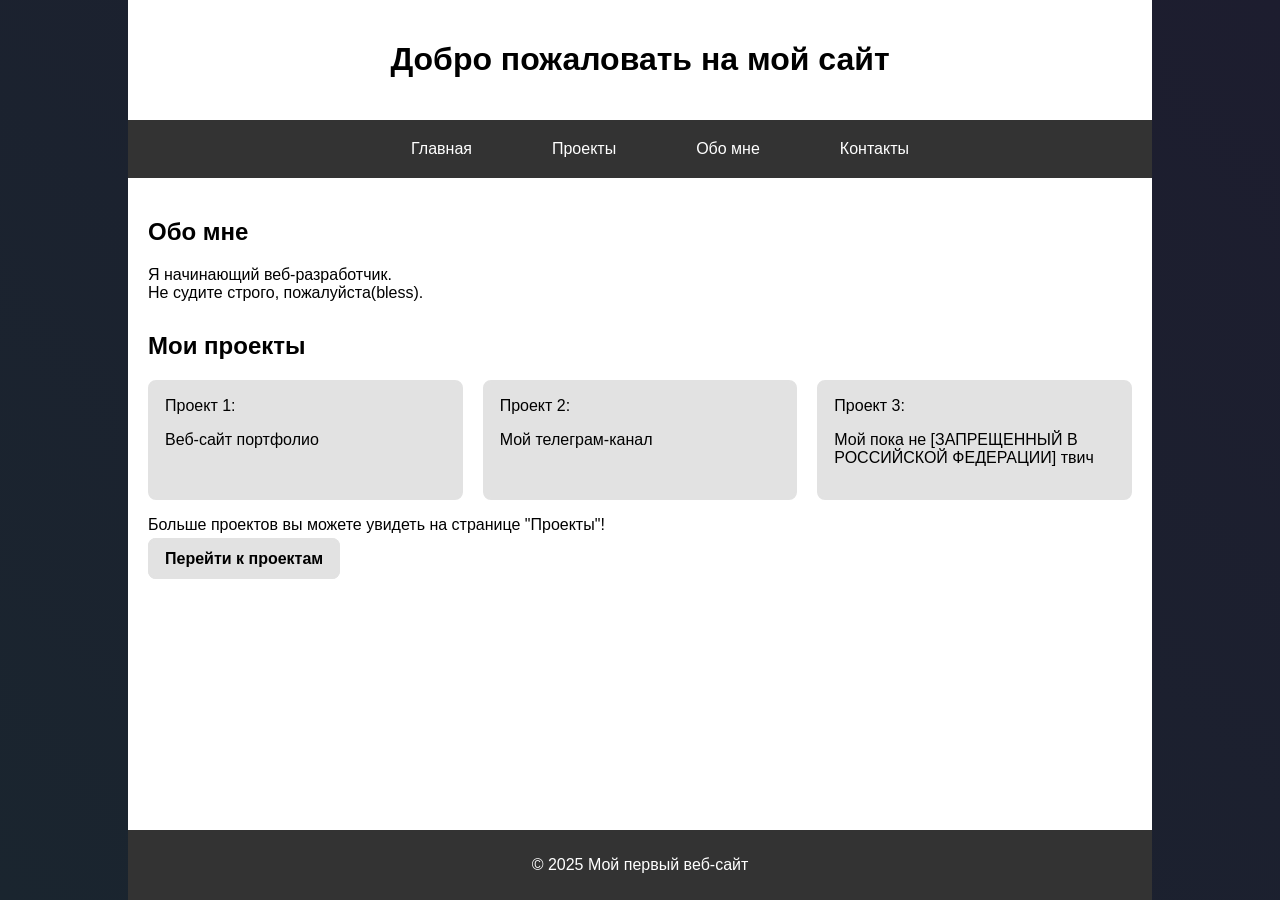
==== index.html @ 8b384a6b "feat: add projects.html content with .css design and a few pictures in images/" ====
<!DOCTYPE html>
<html lang="ru">
    <head>
        <meta charset="UTF-8">
        <meta name="viewport" content="width=device-width, initial-scale=1.0">
        <title>Мой первый веб-сайт</title>
        <link rel="stylesheet" href="styles/styles.css">
        <link rel="icon" href="assets/favicon-heart.ico" type="image/x-icon">
    </head>
    <body>
        <div class="page-container">
            <header class="header">
                <h1>Добро пожаловать на мой сайт</h1>
            </header>

            <nav class="navigation">
                <ul class="navigation__list">
                    <li class="navigation__item"><a class="navigation__link" href="index.html">Главная</a></li>
                    <li class="navigation__item"><a class="navigation__link" href="projects.html">Проекты</a></li>
                    <li class="navigation__item"><a class="navigation__link" href="about.html">Обо мне</a></li>
                    <li class="navigation__item"><a class="navigation__link" href="contacts.html">Контакты</a></li>
                </ul>
            </nav>

            <main class="content">
                <section class="about-me">
                    <h2>Обо мне</h2>
                    <p>Я начинающий веб-разработчик.<br>Не судите строго, пожалуйста(bless).</p>
                </section>
                <section class="my-projects">
                    <h2>Мои проекты</h2>
                    <div class="my-projects__grid">
                        <div class="my-projects__project">Проект 1:
                            <p>Веб-сайт портфолио</p>
                        </div>
                        <div class="my-projects__project">Проект 2:
                            <p>Мой телеграм-канал</p>
                        </div>
                        <div class="my-projects__project">Проект 3:
                            <p>Мой пока не [ЗАПРЕЩЕННЫЙ В РОССИЙСКОЙ ФЕДЕРАЦИИ] твич</p>
                        </div>
                    </div>
                    <p>Больше проектов вы можете увидеть на странице "Проекты"!</p>
                    <a class="page-link" href="projects.html">Перейти к проектам</a>
                </section>
            </main>

            <footer class="footer">
                <p>&copy; 2025 Мой первый веб-сайт</p>
            </footer>
        </div>
    </body>
</html>
---- styles/styles.css ----
body {
    font-family: Arial, sans-serif;
    margin: 0;
    padding: 0;
    background: linear-gradient(45deg, #1a252f, #1d1d2f);
    min-height: 100vh;
}

.page-container {
    max-width: 80%;
    min-height: 100vh;
    margin: 0 auto;
    display: grid;
    grid-template-rows: auto auto 1fr auto;
    grid-template-areas:
        "header"
        "nav"
        "main"
        "footer";
}

.header {
    background-color: #ffffff;
    padding: 20px;
    text-align: center;
}

.navigation {
    background-color: #333333;
    color: #ffffff;
    padding: 20px 0;
}
.navigation__list {
    list-style-type: none;
    margin: 0;
    display: flex;
    justify-content: center;
}
.navigation__link {
    color: #ffffff;
    text-decoration: none;
    margin: 0;
    padding: 20px 40px;
    transition: all 0.3s ease;
}
.navigation__link:hover {
    background: #ffffff30;
    transform: translateY(-4px);
}
.navigation__link:active {
    transform: translateY(4px);
}

.content {
    flex: 1;
    padding: 20px;
    background: #ffffff;
}
.about-me, .my-projects {
    margin-bottom: 30px;
}
.my-projects__grid {
    display: grid;
    grid-template-columns: repeat(auto-fit, minmax(200px, 1fr));
    gap: 20px;
}
.my-projects__project {
    background: #e2e2e2;
    padding: 15px;
    border: #e2e2e2 2px solid;
    border-radius: 8px;
}
.my-projects__project:hover {
    border: #181818 2px solid;
    border-radius: 20px;
    transition: all 0.5s ease;
}
.my-projects__image {
    object-fit: cover;
    border-radius: 20px;
    margin: 20px auto;
}
.page-link {
    padding: 10px 15px;
    border: #e2e2e2 2px solid;
    border-radius: 8px;
    text-decoration: none;
    background: #e2e2e2;
    color: #000000;
    font-weight: bold;
}
.page-link:hover {
    border: #181818 2px solid;
    border-radius: 20px;
    transition: all 0.5s ease;
}

.footer {
    background-color: #333333;
    color: #ffffff;
    text-align: center;
    padding: 10px 0;
}
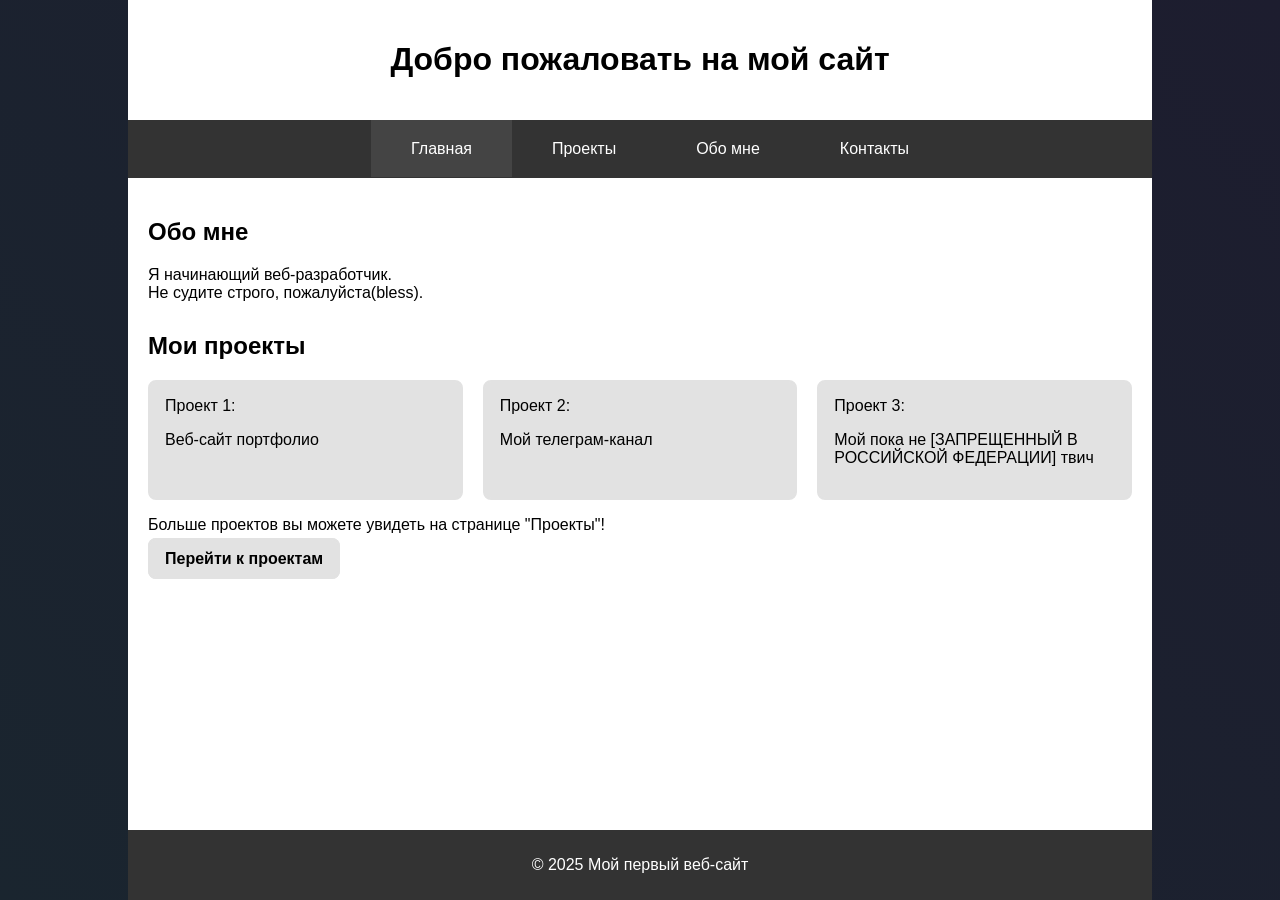
==== commit 9c2a7c02: "feat: solve the problem with link to projects.html in index.html and add current page in .css and .h" ====
--- a/index.html
+++ b/index.html
@@ -15,10 +15,10 @@
 
             <nav class="navigation">
                 <ul class="navigation__list">
-                    <li class="navigation__item"><a class="navigation__link" href="index.html">Главная</a></li>
-                    <li class="navigation__item"><a class="navigation__link" href="projects.html">Проекты</a></li>
-                    <li class="navigation__item"><a class="navigation__link" href="about.html">Обо мне</a></li>
-                    <li class="navigation__item"><a class="navigation__link" href="contacts.html">Контакты</a></li>
+                    <li class="navigation__item"><a class="navigation__current" href="index.html">Главная</a></li>
+                    <li class="navigation__item"><a class="navigation__link" href="pages/projects.html">Проекты</a></li>
+                    <li class="navigation__item"><a class="navigation__link" href="pages/about.html">Обо мне</a></li>
+                    <li class="navigation__item"><a class="navigation__link" href="pages/contacts.html">Контакты</a></li>
                 </ul>
             </nav>
 
@@ -41,7 +41,7 @@
                         </div>
                     </div>
                     <p>Больше проектов вы можете увидеть на странице "Проекты"!</p>
-                    <a class="page-link" href="projects.html">Перейти к проектам</a>
+                    <a class="page-link" href="pages/projects.html">Перейти к проектам</a>
                 </section>
             </main>
 
--- a/styles/styles.css
+++ b/styles/styles.css
@@ -41,14 +41,17 @@
     text-decoration: none;
     margin: 0;
     padding: 20px 40px;
-    transition: all 0.3s ease;
 }
 .navigation__link:hover {
     background: #ffffff30;
-    transform: translateY(-4px);
+    transition: all 0.3s ease;
 }
-.navigation__link:active {
-    transform: translateY(4px);
+.navigation__current {
+    color: #ffffff;
+    text-decoration: none;
+    margin: 0;
+    padding: 20px 40px;
+    background: #ffffff15;
 }
 
 .content {
@@ -94,6 +97,9 @@
     border-radius: 20px;
     transition: all 0.5s ease;
 }
+.page-link:active {
+    color: #ffffff;
+}
 
 .footer {
     background-color: #333333;
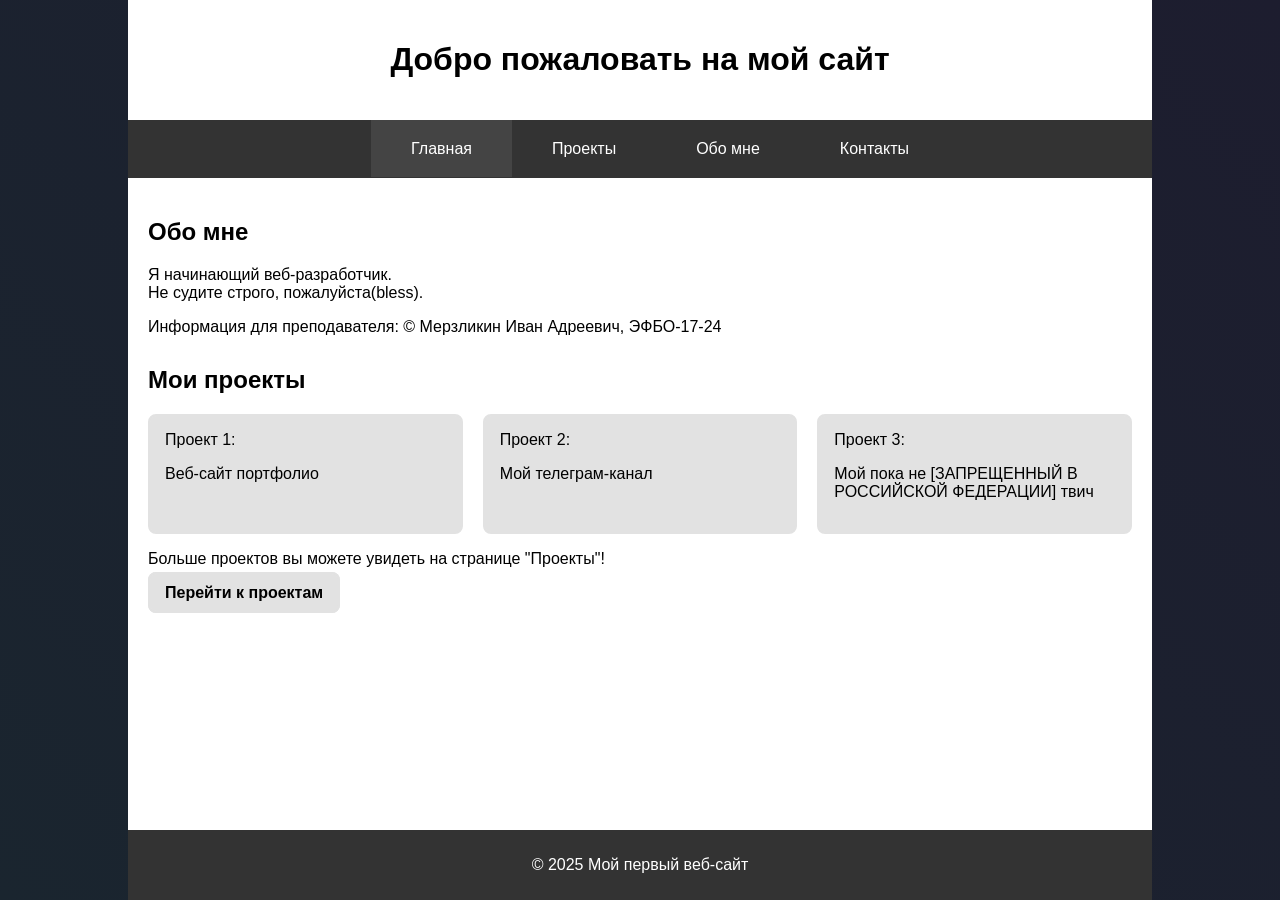
==== commit 7e369319: "feat: add information for teacher" ====
--- a/index.html
+++ b/index.html
@@ -26,6 +26,7 @@
                 <section class="about-me">
                     <h2>Обо мне</h2>
                     <p>Я начинающий веб-разработчик.<br>Не судите строго, пожалуйста(bless).</p>
+                    <p>Информация для преподавателя: &copy; Мерзликин Иван Адреевич, ЭФБО-17-24</p>
                 </section>
                 <section class="my-projects">
                     <h2>Мои проекты</h2>
--- a/styles/styles.css
+++ b/styles/styles.css
@@ -59,8 +59,12 @@
     padding: 20px;
     background: #ffffff;
 }
-.about-me, .my-projects {
+.about-me, .my-projects, .languages, .contact-info {
     margin-bottom: 30px;
+}
+.additional-languages {
+    text-align: center;
+    font-weight: bold;
 }
 .my-projects__grid {
     display: grid;
@@ -78,10 +82,18 @@
     border-radius: 20px;
     transition: all 0.5s ease;
 }
+.my-projects__project-title {
+    display: flex;
+    gap: 20px;
+    border-bottom: #181818 1px solid;
+}
 .my-projects__image {
+    max-width: 20%;
+    aspect-ratio: 1 / 1;
     object-fit: cover;
-    border-radius: 20px;
-    margin: 20px auto;
+    border-radius: 16px;
+    margin: 10px auto;
+    margin-right: 0px;
 }
 .page-link {
     padding: 10px 15px;
@@ -100,6 +112,41 @@
 .page-link:active {
     color: #ffffff;
 }
+.label-grid {
+    list-style-type: none;
+    display: grid;
+    grid-template-columns: repeat(auto-fit, minmax(100px, 1fr));
+    margin: 0 20%;
+    padding-left: 0;
+    gap: 40px;
+    border-bottom: #181818 1px solid;
+}
+.label {
+    padding: 10px 15px;
+    margin-bottom: 10px;
+    border-radius: 12px;
+    text-align: center;
+    font-weight: bold;
+}
+.label:hover {
+    background: #181818;
+    color: #ffffff;
+    border-radius: 20px;
+    transition: all 0.3s ease;
+}
+.contact-info__list {
+    list-style-type: none;
+    margin: 0;
+    padding: 10px 0;
+}
+.contact-info__item {
+    margin-bottom: 10px;
+}
+.contact-info__link {
+    color: #000000;
+    text-decoration: none;
+    font-weight: bold;
+}
 
 .footer {
     background-color: #333333;
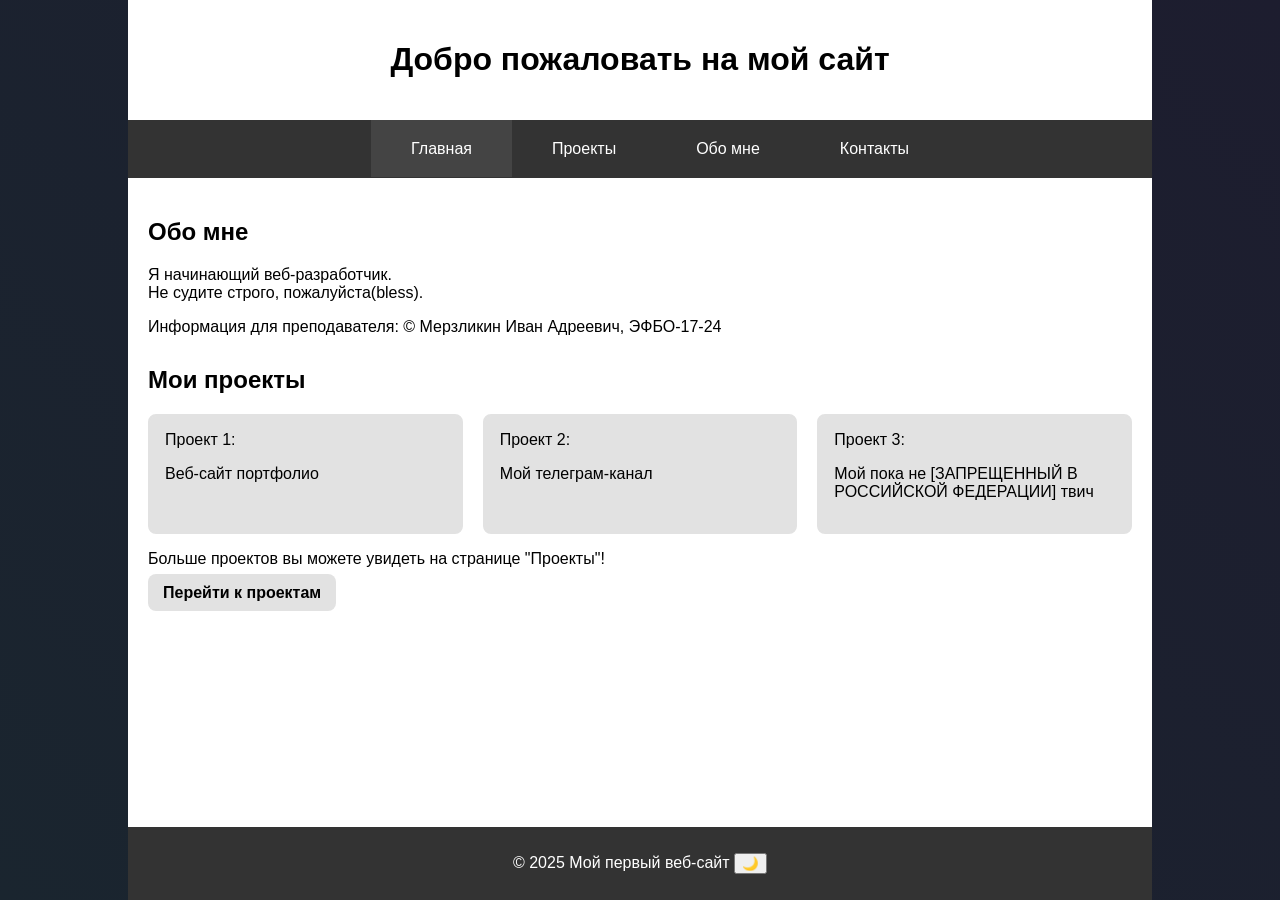
==== commit 99e0bb20: "feat: add BEM structure to .css and the ability to choose theme" ====
--- a/index.html
+++ b/index.html
@@ -6,6 +6,16 @@
         <title>Мой первый веб-сайт</title>
         <link rel="stylesheet" href="styles/styles.css">
         <link rel="icon" href="assets/favicon-heart.ico" type="image/x-icon">
+
+        <script>
+        (function(){
+            const STORAGE_KEY = 'site-theme';
+            const saved = localStorage.getItem(STORAGE_KEY);
+            const prefersDark = window.matchMedia && window.matchMedia('(prefers-color-scheme: dark)').matches;
+            const name = (saved === 'light' || saved === 'dark') ? saved : (prefersDark ? 'dark' : 'light');
+            document.documentElement.classList.add(name + '-theme');
+        })();
+        </script>
     </head>
     <body>
         <div class="page-container">
@@ -47,8 +57,41 @@
             </main>
 
             <footer class="footer">
-                <p>&copy; 2025 Мой первый веб-сайт</p>
+                <p>&copy; 2025 Мой первый веб-сайт
+                    <button id="themeToggle" type="button" aria-label="Переключить тему" title="Тема">🌙</button>
+                </p>
             </footer>
         </div>
+
+        <script>
+            (function(){
+            const STORAGE_KEY = 'site-theme';
+            const htmlEl = document.documentElement;
+            const btn = document.getElementById('themeToggle');
+
+            // установить тему (light / dark)
+            function applyTheme(name) {
+                htmlEl.classList.remove('light-theme', 'dark-theme');
+                htmlEl.classList.add(name + '-theme');
+                localStorage.setItem(STORAGE_KEY, name);
+                updateButton(name);
+            }
+
+            function updateButton(name){
+                if (!btn) return;
+                btn.textContent = name === 'dark' ? '☀️' : '🌙';
+                btn.setAttribute('aria-pressed', name === 'dark');
+                btn.title = name === 'dark' ? 'Светлая тема' : 'Тёмная тема';
+            }
+
+            // переключатель
+            if (btn) {
+                btn.addEventListener('click', () => {
+                const isDark = htmlEl.classList.contains('dark-theme');
+                applyTheme(isDark ? 'light' : 'dark');
+                });
+            }
+            })();
+        </script>
     </body>
 </html>
--- a/styles/styles.css
+++ b/styles/styles.css
@@ -1,9 +1,39 @@
+:root {
+    --background: linear-gradient(45deg, #1a252f, #1d1d2f);
+    --color-main-and-light-text: #ffffff;
+    --color-duo-main: #333333;
+    --color-accent: #e2e2e2;
+    --color-border-and-dark-text: #181818;
+    --color-text: #000000;
+
+    --border-radius: 8px;
+    --border-radius-hover: 20px; 
+}
+
+.light-theme {
+    --background: linear-gradient(45deg, #1a252f, #1d1d2f);
+    --color-main-and-light-text: #ffffff;
+    --color-duo-main: #333333;
+    --color-accent: #e2e2e2;
+    --color-border-and-dark-text: #181818;
+    --color-text: #000000;
+}
+.dark-theme {
+    --background: linear-gradient(45deg, #f0f0f0, #e0e0e0);
+    --color-main-and-light-text: #000000;
+    --color-duo-main: #7f7f7f;
+    --color-accent: #5f5f5f;
+    --color-border-and-dark-text: #f8f8f8;
+    --color-text: #ffffff;
+}
+
 body {
     font-family: Arial, sans-serif;
     margin: 0;
     padding: 0;
-    background: linear-gradient(45deg, #1a252f, #1d1d2f);
+    background: var(--background);
     min-height: 100vh;
+    color: var(--color-text);
 }
 
 .page-container {
@@ -20,14 +50,14 @@
 }
 
 .header {
-    background-color: #ffffff;
+    background-color: var(--color-main-and-light-text);
     padding: 20px;
     text-align: center;
 }
 
 .navigation {
-    background-color: #333333;
-    color: #ffffff;
+    background-color: var(--color-duo-main);
+    color: var(--color-main-and-light-text);
     padding: 20px 0;
 }
 .navigation__list {
@@ -37,7 +67,7 @@
     justify-content: center;
 }
 .navigation__link {
-    color: #ffffff;
+    color: var(--color-main-and-light-text);
     text-decoration: none;
     margin: 0;
     padding: 20px 40px;
@@ -47,7 +77,7 @@
     transition: all 0.3s ease;
 }
 .navigation__current {
-    color: #ffffff;
+    color: var(--color-main-and-light-text);
     text-decoration: none;
     margin: 0;
     padding: 20px 40px;
@@ -57,7 +87,7 @@
 .content {
     flex: 1;
     padding: 20px;
-    background: #ffffff;
+    background: var(--color-main-and-light-text);
 }
 .about-me, .my-projects, .languages, .contact-info {
     margin-bottom: 30px;
@@ -72,20 +102,20 @@
     gap: 20px;
 }
 .my-projects__project {
-    background: #e2e2e2;
+    background: var(--color-accent);
     padding: 15px;
-    border: #e2e2e2 2px solid;
-    border-radius: 8px;
+    border: var(--color-accent) 2px solid;
+    border-radius: var(--border-radius);
 }
 .my-projects__project:hover {
-    border: #181818 2px solid;
-    border-radius: 20px;
+    border: var(--color-border-and-dark-text) 2px solid;
+    border-radius: var(--border-radius-hover);
     transition: all 0.5s ease;
 }
 .my-projects__project-title {
     display: flex;
     gap: 20px;
-    border-bottom: #181818 1px solid;
+    border-bottom: var(--color-border-and-dark-text) 1px solid;
 }
 .my-projects__image {
     max-width: 20%;
@@ -95,22 +125,23 @@
     margin: 10px auto;
     margin-right: 0px;
 }
-.page-link {
+.page-link, .button {
+    border: none;
     padding: 10px 15px;
-    border: #e2e2e2 2px solid;
-    border-radius: 8px;
-    text-decoration: none;
-    background: #e2e2e2;
+    border-radius: var(--border-radius);
+    text-decoration: none;
+    background: var(--color-accent);
     color: #000000;
     font-weight: bold;
 }
-.page-link:hover {
-    border: #181818 2px solid;
-    border-radius: 20px;
+.page-link:hover, .button:hover {
+    background: var(--color-border-and-dark-text);
+    color: var(--color-main-and-light-text);
+    border-radius: var(--border-radius-hover);
     transition: all 0.5s ease;
 }
-.page-link:active {
-    color: #ffffff;
+.page-link:active, .button:active {
+    color: var(--color-border-and-dark-text);
 }
 .label-grid {
     list-style-type: none;
@@ -119,7 +150,7 @@
     margin: 0 20%;
     padding-left: 0;
     gap: 40px;
-    border-bottom: #181818 1px solid;
+    border-bottom: var(--color-border-and-dark-text) 1px solid;
 }
 .label {
     padding: 10px 15px;
@@ -129,9 +160,9 @@
     font-weight: bold;
 }
 .label:hover {
-    background: #181818;
-    color: #ffffff;
-    border-radius: 20px;
+    background: var(--color-border-and-dark-text);
+    color: var(--color-main-and-light-text);
+    border-radius: var(--border-radius-hover);
     transition: all 0.3s ease;
 }
 .contact-info__list {
@@ -147,10 +178,42 @@
     text-decoration: none;
     font-weight: bold;
 }
+.feedback {
+    border: var(--color-border-and-dark-text) 4px solid;
+    border-radius: var(--border-radius-hover);
+    padding: 20px;
+    white-space: normal;
+    overflow: anywhere;
+    word-break: break-all;
+}
 
 .footer {
-    background-color: #333333;
-    color: #ffffff;
+    background-color: var(--color-duo-main);
+    color: var(--color-main-and-light-text);
     text-align: center;
     padding: 10px 0;
+}
+
+.modal__feedback {
+    display: flex;
+    gap: 15px;
+    margin: 15px 10px;
+}
+.modal-button {
+    border: none;
+    padding: 10px 15px;
+    border-radius: var(--border-radius);
+    text-decoration: none;
+    background: var(--color-accent);
+    color: #000000;
+    font-weight: bold;
+}
+.modal-button:hover {
+    background: var(--color-border-and-dark-text);
+    color: var(--color-main-and-light-text);
+    border-radius: var(--border-radius-hover);
+    transition: all 0.5s ease;
+}
+.modal-button:active {
+    color: var(--color-border-and-dark-text);
 }
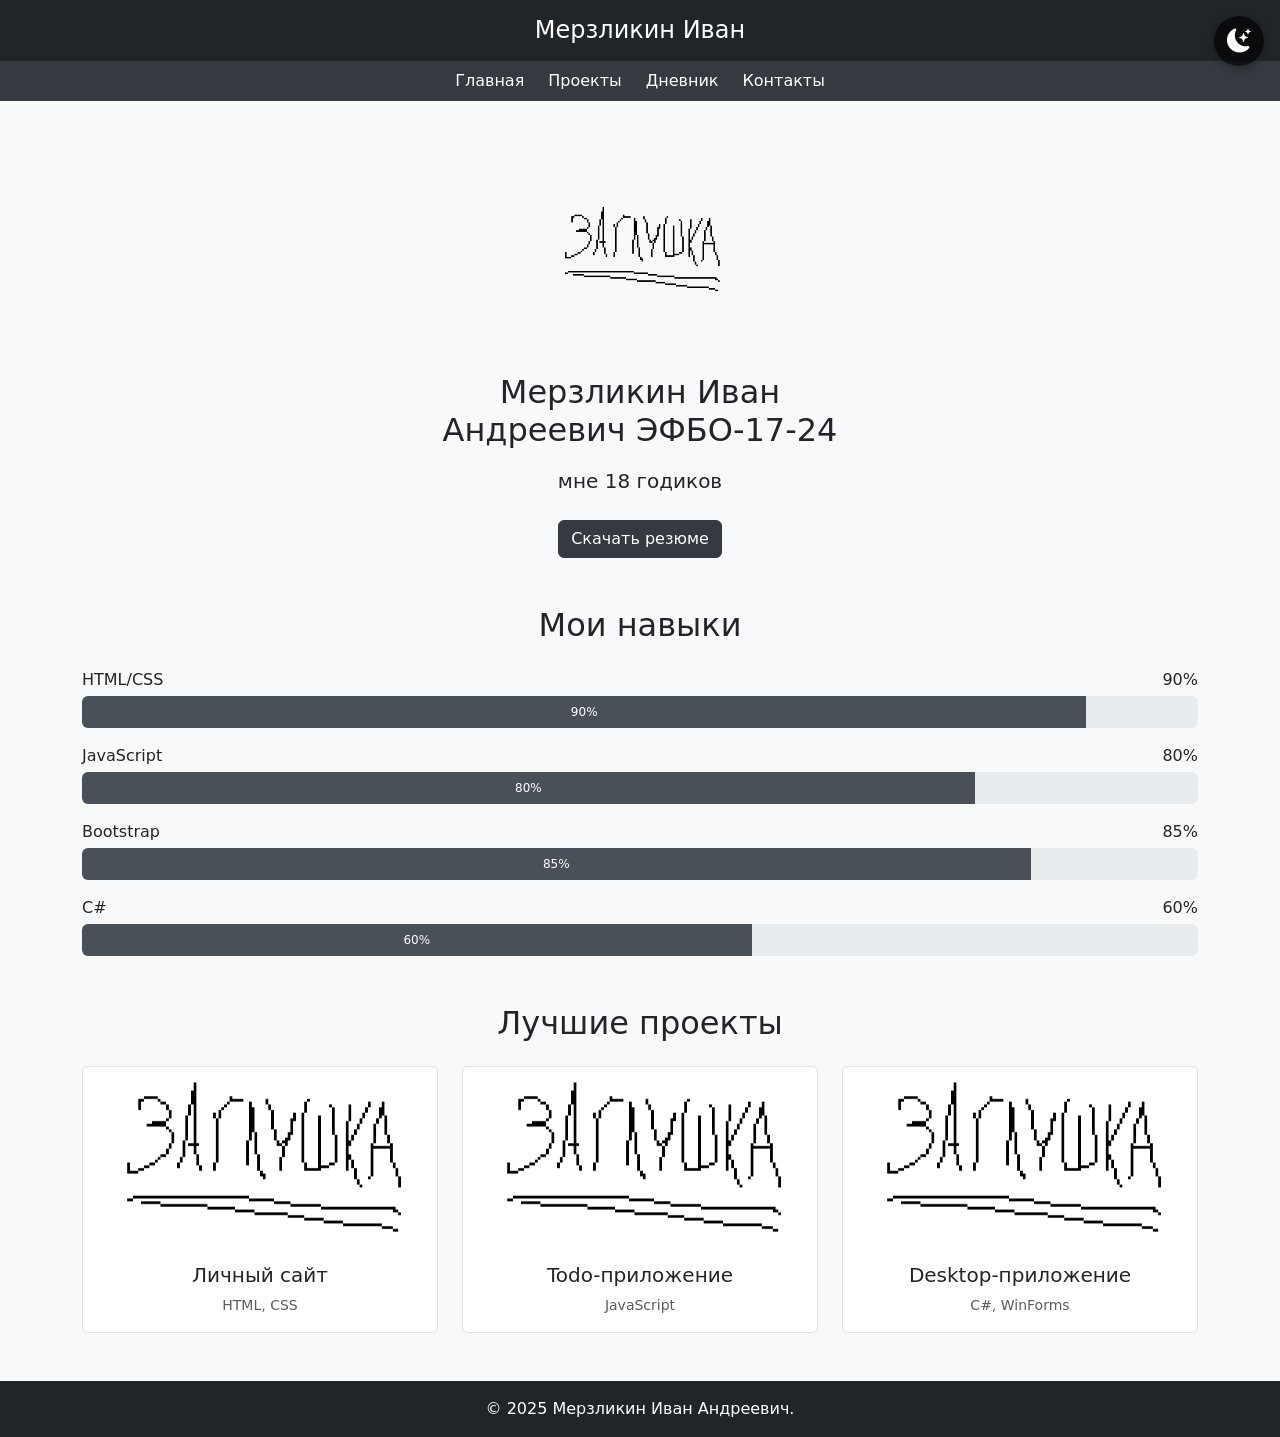
==== commit 54043ce0: "feat: rewrite all html, css and js second time to comply with the terms of the surrender" ====
--- a/index.html
+++ b/index.html
@@ -3,95 +3,135 @@
     <head>
         <meta charset="UTF-8">
         <meta name="viewport" content="width=device-width, initial-scale=1.0">
-        <title>Мой первый веб-сайт</title>
+        <title>Личное портфолио — Главная</title>
+
+        <link href="https://cdn.jsdelivr.net/npm/bootstrap@5.3.3/dist/css/bootstrap.min.css" rel="stylesheet">
+        <link href="https://cdn.jsdelivr.net/npm/bootstrap-icons@1.11.3/font/bootstrap-icons.css" rel="stylesheet">
         <link rel="stylesheet" href="styles/styles.css">
-        <link rel="icon" href="assets/favicon-heart.ico" type="image/x-icon">
+    </head>
+    <body class="mono d-flex flex-column min-vh-100">
 
-        <script>
-        (function(){
-            const STORAGE_KEY = 'site-theme';
-            const saved = localStorage.getItem(STORAGE_KEY);
-            const prefersDark = window.matchMedia && window.matchMedia('(prefers-color-scheme: dark)').matches;
-            const name = (saved === 'light' || saved === 'dark') ? saved : (prefersDark ? 'dark' : 'light');
-            document.documentElement.classList.add(name + '-theme');
-        })();
-        </script>
-    </head>
-    <body>
-        <div class="page-container">
-            <header class="header">
-                <h1>Добро пожаловать на мой сайт</h1>
-            </header>
+<!-- ХЕДЕР-->
+        <header class="bg-dark text-white py-3">
+            <div class="container text-center">
+                <h1 class="h4 mb-0">Мерзликин Иван</h1>
+            </div>
+        </header>
 
-            <nav class="navigation">
-                <ul class="navigation__list">
-                    <li class="navigation__item"><a class="navigation__current" href="index.html">Главная</a></li>
-                    <li class="navigation__item"><a class="navigation__link" href="pages/projects.html">Проекты</a></li>
-                    <li class="navigation__item"><a class="navigation__link" href="pages/about.html">Обо мне</a></li>
-                    <li class="navigation__item"><a class="navigation__link" href="pages/contacts.html">Контакты</a></li>
-                </ul>
-            </nav>
+        <button class="theme-toggle" id="themeToggle" title="Сменить тему">
+            <i class="bi bi-moon-stars-fill"></i>
+        </button>
 
-            <main class="content">
-                <section class="about-me">
-                    <h2>Обо мне</h2>
-                    <p>Я начинающий веб-разработчик.<br>Не судите строго, пожалуйста(bless).</p>
-                    <p>Информация для преподавателя: &copy; Мерзликин Иван Адреевич, ЭФБО-17-24</p>
-                </section>
-                <section class="my-projects">
-                    <h2>Мои проекты</h2>
-                    <div class="my-projects__grid">
-                        <div class="my-projects__project">Проект 1:
-                            <p>Веб-сайт портфолио</p>
+<!-- НАВИГАЦИЯ -->
+        <nav class="bg-secondary text-white py-2">
+            <div class="container">
+                <div class="d-flex justify-content-center gap-4 flex-wrap">
+                    <a href="index.html" class="text-white text-decoration-none">Главная</a>
+                    <a href="pages/projects.html" class="text-white text-decoration-none">Проекты</a>
+                    <a href="pages/diary.html" class="text-white text-decoration-none">Дневник</a>
+                    <a href="pages/contacts.html" class="text-white text-decoration-none">Контакты</a>
+                </div>
+            </div>
+        </nav>
+
+<!-- СОДЕРЖИМОЕ СТРАНИЦЫ -->
+        <main class="container my-5 flex-grow-1">
+            <section class="text-center mb-5">
+                <div class="row justify-content-center">
+                    <div class="col-md-6 col-lg-5">
+                        <img src="images/picture.png" alt="Фото студента" class="rounded-circle img-fluid mb-4" style="width: 200px;">
+                        <h2 class="mb-3">Мерзликин Иван Андреевич ЭФБО-17-24</h2>
+                        <p class="lead mb-4"> мне 18 годиков</p>
+                        <a href="assets/myResume.pdf" download class="btn btn-primary">Скачать резюме</a>
+                    </div>
+                </div>
+            </section>
+            <section class="mb-5">
+                <h2 class="text-center mb-4">Мои навыки</h2>
+                <div class="row g-3">
+                    <div class="col-12">
+                        <div class="d-flex justify-content-between mb-1">
+                            <span>HTML/CSS</span>
+                            <span>90%</span>
                         </div>
-                        <div class="my-projects__project">Проект 2:
-                            <p>Мой телеграм-канал</p>
-                        </div>
-                        <div class="my-projects__project">Проект 3:
-                            <p>Мой пока не [ЗАПРЕЩЕННЫЙ В РОССИЙСКОЙ ФЕДЕРАЦИИ] твич</p>
+                        <div class="progress" style="height: 2rem;">
+                            <div class="progress-bar bg-success" style="width: 90%;">90%</div>
                         </div>
                     </div>
-                    <p>Больше проектов вы можете увидеть на странице "Проекты"!</p>
-                    <a class="page-link" href="pages/projects.html">Перейти к проектам</a>
-                </section>
-            </main>
+                    <div class="col-12">
+                        <div class="d-flex justify-content-between mb-1">
+                            <span>JavaScript</span>
+                            <span>80%</span>
+                        </div>
+                        <div class="progress" style="height: 2rem;">
+                            <div class="progress-bar bg-info" style="width: 80%;">80%</div>
+                        </div>
+                    </div>
+                    <div class="col-12">
+                        <div class="d-flex justify-content-between mb-1">
+                            <span>Bootstrap</span>
+                            <span>85%</span>
+                        </div>
+                        <div class="progress" style="height: 2rem;">
+                            <div class="progress-bar bg-warning" style="width: 85%;">85%</div>
+                        </div>
+                    </div>
+                    <div class="col-12">
+                        <div class="d-flex justify-content-between mb-1">
+                            <span>C#</span>
+                            <span>60%</span>
+                        </div>
+                        <div class="progress" style="height: 2rem;">
+                            <div class="progress-bar bg-danger" style="width: 60%;">60%</div>
+                        </div>
+                    </div>
+                </div>
+            </section>
+            <section>
+                <h2 class="text-center mb-4">Лучшие проекты</h2>
+                <div class="row row-cols-1 row-cols-md-2 row-cols-lg-3 g-4">
+                    <div class="col">
+                        <div class="card h-100">
+                            <img src="images/picture.png" class="card-img-top" alt="Личный сайт" style="height: 180px; object-fit: cover;">
+                            <div class="card-body text-center">
+                                <h5 class="card-title">Личный сайт</h5>
+                                <p class="card-text text-muted small">HTML, CSS</p>
+                            </div>
+                        </div>
+                    </div>
+                    <div class="col">
+                        <div class="card h-100">
+                            <img src="images/picture.png" class="card-img-top" alt="Todo-приложение" style="height: 180px; object-fit: cover;">
+                            <div class="card-body text-center">
+                                <h5 class="card-title">Todo-приложение</h5>
+                                <p class="card-text text-muted small">JavaScript</p>
+                            </div>
+                        </div>
+                    </div>
+                    <div class="col">
+                        <div class="card h-100">
+                            <img src="images/picture.png" class="card-img-top" alt="Desktop-приложение" style="height: 180px; object-fit: cover;">
+                            <div class="card-body text-center">
+                                <h5 class="card-title">Desktop-приложение</h5>
+                                <p class="card-text text-muted small">C#, WinForms</p>
+                            </div>
+                        </div>
+                    </div>
+                </div>
+            </section>
+        </main>
 
-            <footer class="footer">
-                <p>&copy; 2025 Мой первый веб-сайт
-                    <button id="themeToggle" type="button" aria-label="Переключить тему" title="Тема">🌙</button>
-                </p>
-            </footer>
-        </div>
+<!-- ФУТЕР -->
+        <footer class="bg-dark text-white mt-auto">
+            <div class="container py-3 text-center">
+                <p class="mb-0">© 2025 Мерзликин Иван Андреевич.</p>
+            </div>
+        </footer>
 
-        <script>
-            (function(){
-            const STORAGE_KEY = 'site-theme';
-            const htmlEl = document.documentElement;
-            const btn = document.getElementById('themeToggle');
-
-            // установить тему (light / dark)
-            function applyTheme(name) {
-                htmlEl.classList.remove('light-theme', 'dark-theme');
-                htmlEl.classList.add(name + '-theme');
-                localStorage.setItem(STORAGE_KEY, name);
-                updateButton(name);
-            }
-
-            function updateButton(name){
-                if (!btn) return;
-                btn.textContent = name === 'dark' ? '☀️' : '🌙';
-                btn.setAttribute('aria-pressed', name === 'dark');
-                btn.title = name === 'dark' ? 'Светлая тема' : 'Тёмная тема';
-            }
-
-            // переключатель
-            if (btn) {
-                btn.addEventListener('click', () => {
-                const isDark = htmlEl.classList.contains('dark-theme');
-                applyTheme(isDark ? 'light' : 'dark');
-                });
-            }
-            })();
-        </script>
+<!-- JS -->
+        <script src="https://cdn.jsdelivr.net/npm/bootstrap@5.3.3/dist/js/bootstrap.bundle.min.js"></script>
+        <script src="scripts/main.js"></script>
+        <script src="scripts/theme.js"></script>
+        
     </body>
 </html>
--- a/styles/styles.css
+++ b/styles/styles.css
@@ -1,219 +1,68 @@
-:root {
-    --background: linear-gradient(45deg, #1a252f, #1d1d2f);
-    --color-main-and-light-text: #ffffff;
-    --color-duo-main: #333333;
-    --color-accent: #e2e2e2;
-    --color-border-and-dark-text: #181818;
-    --color-text: #000000;
-
-    --border-radius: 8px;
-    --border-radius-hover: 20px; 
+html, body {
+    height: 100%;
+    transition: background-color 0.3s, color 0.3s;
+}
+body {
+    display: flex;
+    flex-direction: column;
+    min-height: 100vh;
+}
+main {
+    flex: 1;
 }
 
-.light-theme {
-    --background: linear-gradient(45deg, #1a252f, #1d1d2f);
-    --color-main-and-light-text: #ffffff;
-    --color-duo-main: #333333;
-    --color-accent: #e2e2e2;
-    --color-border-and-dark-text: #181818;
-    --color-text: #000000;
+/* === ЧЁРНО-БЕЛАЯ ТЕМА === */
+body.mono {
+    background-color: #f8f9fa;
+    color: #212529;
 }
-.dark-theme {
-    --background: linear-gradient(45deg, #f0f0f0, #e0e0e0);
-    --color-main-and-light-text: #000000;
-    --color-duo-main: #7f7f7f;
-    --color-accent: #5f5f5f;
-    --color-border-and-dark-text: #f8f8f8;
-    --color-text: #ffffff;
+.mono .bg-dark { background-color: #212529 !important; }
+.mono .bg-secondary { background-color: #343a40 !important; }
+.mono .text-white { color: #fff !important; }
+.mono .progress-bar { background-color: #495057 !important; }
+.mono .btn-primary { background-color: #343a40; border-color: #343a40; }
+.mono .btn-primary:hover { background-color: #212529; }
+.mono .card { background-color: #fff; border: 1px solid #dee2e6; }
+.mono .list-group-item { background-color: #fff; border-color: #dee2e6; }
+.mono .badge { background-color: #6c757d !important; }
+
+/* === РОЗОВО-ЧЁРНАЯ ТЕМА === */
+body.pink {
+    background-color: #1a1a1a;
+    color: #f8d7da;
 }
+.pink .bg-dark { background-color: #2d1b69 !important; }
+.pink .bg-secondary { background-color: #3d1f7a !important; }
+.pink .text-white { color: #fff !important; }
+.pink .progress-bar { background-color: #e91e63 !important; }
+.pink .btn-primary { background-color: #e91e63; border-color: #e91e63; }
+.pink .btn-primary:hover { background-color: #c2185b; }
+.pink .card { background-color: #2d1b69; border: 1px solid #4a2c8a; color: #f8d7da; }
+.pink .list-group-item { background-color: #3d1f7a; border-color: #4a2c8a; color: #f8d7da; }
+.pink .badge { background-color: #e91e63 !important; }
+.pink a { color: #ff80ab; }
+.pink a:hover { color: #ff6090; }
 
-body {
-    font-family: Arial, sans-serif;
-    margin: 0;
-    padding: 0;
-    background: var(--background);
-    min-height: 100vh;
-    color: var(--color-text);
+/* === КНОПКА ПЕРЕКЛЮЧЕНИЯ === */
+.theme-toggle {
+    position: fixed;
+    top: 1rem;
+    right: 1rem;
+    z-index: 1050;
+    background: rgba(0,0,0,0.7);
+    border: none;
+    border-radius: 50%;
+    width: 50px;
+    height: 50px;
+    color: white;
+    font-size: 1.5rem;
+    display: flex;
+    align-items: center;
+    justify-content: center;
+    cursor: pointer;
+    box-shadow: 0 2px 10px rgba(0,0,0,0.3);
+    transition: all 0.3s;
 }
-
-.page-container {
-    max-width: 80%;
-    min-height: 100vh;
-    margin: 0 auto;
-    display: grid;
-    grid-template-rows: auto auto 1fr auto;
-    grid-template-areas:
-        "header"
-        "nav"
-        "main"
-        "footer";
-}
-
-.header {
-    background-color: var(--color-main-and-light-text);
-    padding: 20px;
-    text-align: center;
-}
-
-.navigation {
-    background-color: var(--color-duo-main);
-    color: var(--color-main-and-light-text);
-    padding: 20px 0;
-}
-.navigation__list {
-    list-style-type: none;
-    margin: 0;
-    display: flex;
-    justify-content: center;
-}
-.navigation__link {
-    color: var(--color-main-and-light-text);
-    text-decoration: none;
-    margin: 0;
-    padding: 20px 40px;
-}
-.navigation__link:hover {
-    background: #ffffff30;
-    transition: all 0.3s ease;
-}
-.navigation__current {
-    color: var(--color-main-and-light-text);
-    text-decoration: none;
-    margin: 0;
-    padding: 20px 40px;
-    background: #ffffff15;
-}
-
-.content {
-    flex: 1;
-    padding: 20px;
-    background: var(--color-main-and-light-text);
-}
-.about-me, .my-projects, .languages, .contact-info {
-    margin-bottom: 30px;
-}
-.additional-languages {
-    text-align: center;
-    font-weight: bold;
-}
-.my-projects__grid {
-    display: grid;
-    grid-template-columns: repeat(auto-fit, minmax(200px, 1fr));
-    gap: 20px;
-}
-.my-projects__project {
-    background: var(--color-accent);
-    padding: 15px;
-    border: var(--color-accent) 2px solid;
-    border-radius: var(--border-radius);
-}
-.my-projects__project:hover {
-    border: var(--color-border-and-dark-text) 2px solid;
-    border-radius: var(--border-radius-hover);
-    transition: all 0.5s ease;
-}
-.my-projects__project-title {
-    display: flex;
-    gap: 20px;
-    border-bottom: var(--color-border-and-dark-text) 1px solid;
-}
-.my-projects__image {
-    max-width: 20%;
-    aspect-ratio: 1 / 1;
-    object-fit: cover;
-    border-radius: 16px;
-    margin: 10px auto;
-    margin-right: 0px;
-}
-.page-link, .button {
-    border: none;
-    padding: 10px 15px;
-    border-radius: var(--border-radius);
-    text-decoration: none;
-    background: var(--color-accent);
-    color: #000000;
-    font-weight: bold;
-}
-.page-link:hover, .button:hover {
-    background: var(--color-border-and-dark-text);
-    color: var(--color-main-and-light-text);
-    border-radius: var(--border-radius-hover);
-    transition: all 0.5s ease;
-}
-.page-link:active, .button:active {
-    color: var(--color-border-and-dark-text);
-}
-.label-grid {
-    list-style-type: none;
-    display: grid;
-    grid-template-columns: repeat(auto-fit, minmax(100px, 1fr));
-    margin: 0 20%;
-    padding-left: 0;
-    gap: 40px;
-    border-bottom: var(--color-border-and-dark-text) 1px solid;
-}
-.label {
-    padding: 10px 15px;
-    margin-bottom: 10px;
-    border-radius: 12px;
-    text-align: center;
-    font-weight: bold;
-}
-.label:hover {
-    background: var(--color-border-and-dark-text);
-    color: var(--color-main-and-light-text);
-    border-radius: var(--border-radius-hover);
-    transition: all 0.3s ease;
-}
-.contact-info__list {
-    list-style-type: none;
-    margin: 0;
-    padding: 10px 0;
-}
-.contact-info__item {
-    margin-bottom: 10px;
-}
-.contact-info__link {
-    color: #000000;
-    text-decoration: none;
-    font-weight: bold;
-}
-.feedback {
-    border: var(--color-border-and-dark-text) 4px solid;
-    border-radius: var(--border-radius-hover);
-    padding: 20px;
-    white-space: normal;
-    overflow: anywhere;
-    word-break: break-all;
-}
-
-.footer {
-    background-color: var(--color-duo-main);
-    color: var(--color-main-and-light-text);
-    text-align: center;
-    padding: 10px 0;
-}
-
-.modal__feedback {
-    display: flex;
-    gap: 15px;
-    margin: 15px 10px;
-}
-.modal-button {
-    border: none;
-    padding: 10px 15px;
-    border-radius: var(--border-radius);
-    text-decoration: none;
-    background: var(--color-accent);
-    color: #000000;
-    font-weight: bold;
-}
-.modal-button:hover {
-    background: var(--color-border-and-dark-text);
-    color: var(--color-main-and-light-text);
-    border-radius: var(--border-radius-hover);
-    transition: all 0.5s ease;
-}
-.modal-button:active {
-    color: var(--color-border-and-dark-text);
+.theme-toggle:hover {
+    transform: scale(1.1);
 }
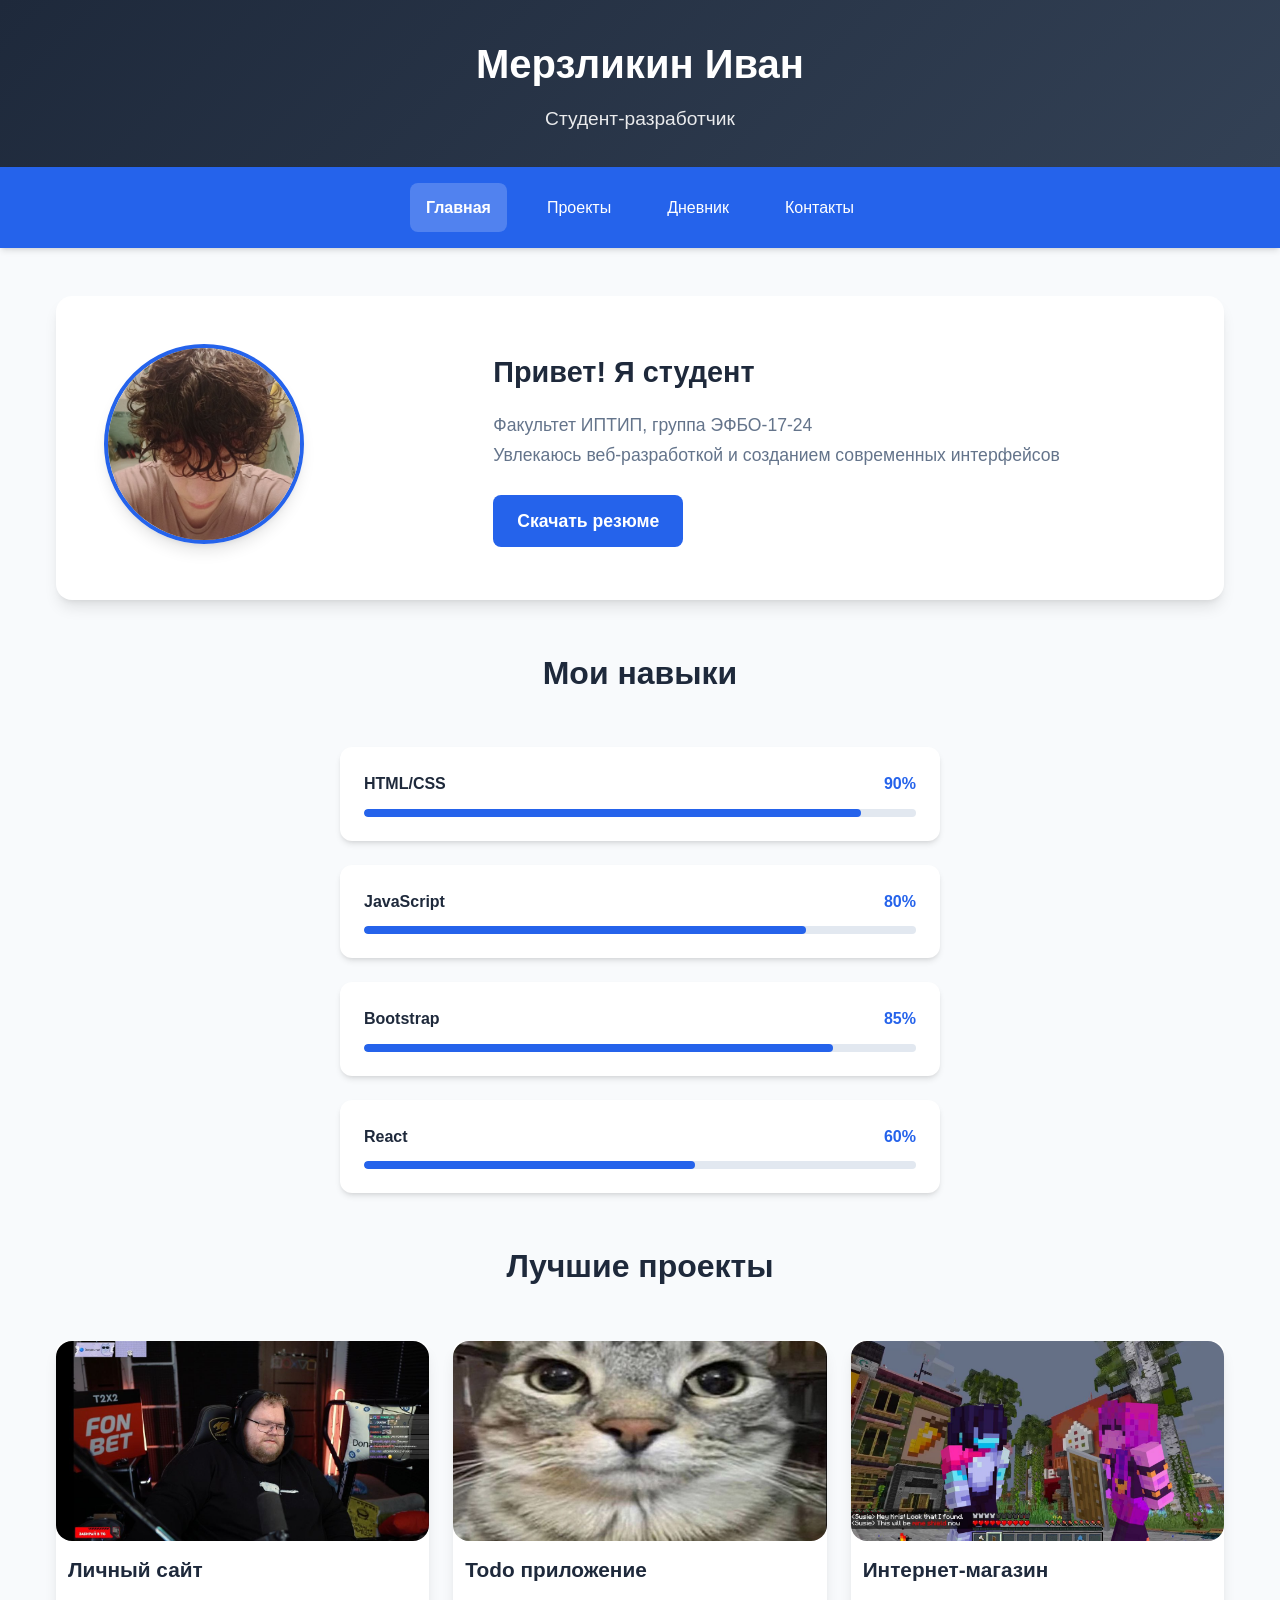
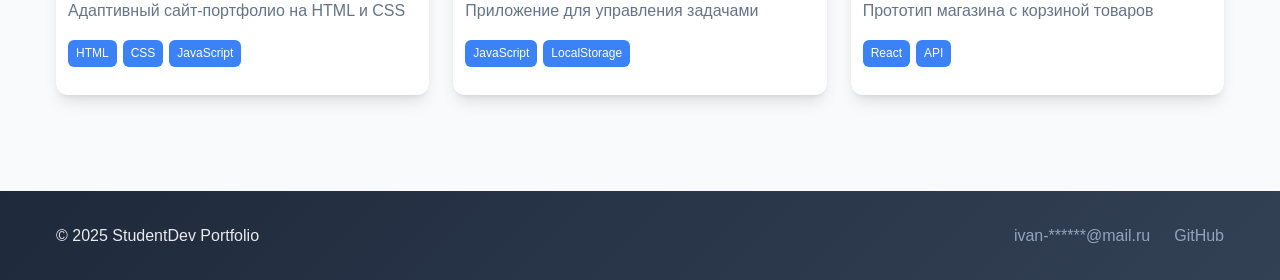
==== commit dd0d147c: "feat: 15-17 practices" ====
--- a/index.html
+++ b/index.html
@@ -1,137 +1,173 @@
 <!DOCTYPE html>
 <html lang="ru">
-    <head>
-        <meta charset="UTF-8">
-        <meta name="viewport" content="width=device-width, initial-scale=1.0">
-        <title>Личное портфолио — Главная</title>
-
-        <link href="https://cdn.jsdelivr.net/npm/bootstrap@5.3.3/dist/css/bootstrap.min.css" rel="stylesheet">
-        <link href="https://cdn.jsdelivr.net/npm/bootstrap-icons@1.11.3/font/bootstrap-icons.css" rel="stylesheet">
-        <link rel="stylesheet" href="styles/styles.css">
-    </head>
-    <body class="mono d-flex flex-column min-vh-100">
-
-<!-- ХЕДЕР-->
-        <header class="bg-dark text-white py-3">
-            <div class="container text-center">
-                <h1 class="h4 mb-0">Мерзликин Иван</h1>
+<head>
+    <meta charset="UTF-8">
+    <meta name="viewport" content="width=device-width, initial-scale=1.0">
+    <title>Главная - StudentDev Portfolio</title>
+    <link rel="stylesheet" href="styles/styles.css">
+</head>
+<body>
+    <div class="page">
+        <!-- Header -->
+        <header class="header">
+            <div class="container">
+                <div class="header__content">
+                    <h1 class="header__title">Мерзликин Иван</h1>
+                    <p class="header__subtitle">Студент-разработчик</p>
+                </div>
             </div>
         </header>
 
-        <button class="theme-toggle" id="themeToggle" title="Сменить тему">
-            <i class="bi bi-moon-stars-fill"></i>
-        </button>
-
-<!-- НАВИГАЦИЯ -->
-        <nav class="bg-secondary text-white py-2">
+        <!-- Navigation -->
+        <nav class="nav" aria-label="Основная навигация">
             <div class="container">
-                <div class="d-flex justify-content-center gap-4 flex-wrap">
-                    <a href="index.html" class="text-white text-decoration-none">Главная</a>
-                    <a href="pages/projects.html" class="text-white text-decoration-none">Проекты</a>
-                    <a href="pages/diary.html" class="text-white text-decoration-none">Дневник</a>
-                    <a href="pages/contacts.html" class="text-white text-decoration-none">Контакты</a>
-                </div>
+                <ul class="nav__list">
+                    <li class="nav__item nav__item--active">
+                        <a href="index.html" class="nav__link" aria-current="page">Главная</a>
+                    </li>
+                    <li class="nav__item">
+                        <a href="pages/projects.html" class="nav__link">Проекты</a>
+                    </li>
+                    <li class="nav__item">
+                        <a href="pages/diary.html" class="nav__link">Дневник</a>
+                    </li>
+                    <li class="nav__item">
+                        <a href="pages/contacts.html" class="nav__link">Контакты</a>
+                    </li>
+                </ul>
             </div>
         </nav>
 
-<!-- СОДЕРЖИМОЕ СТРАНИЦЫ -->
-        <main class="container my-5 flex-grow-1">
-            <section class="text-center mb-5">
-                <div class="row justify-content-center">
-                    <div class="col-md-6 col-lg-5">
-                        <img src="images/picture.png" alt="Фото студента" class="rounded-circle img-fluid mb-4" style="width: 200px;">
-                        <h2 class="mb-3">Мерзликин Иван Андреевич ЭФБО-17-24</h2>
-                        <p class="lead mb-4"> мне 18 годиков</p>
-                        <a href="assets/myResume.pdf" download class="btn btn-primary">Скачать резюме</a>
-                    </div>
-                </div>
-            </section>
-            <section class="mb-5">
-                <h2 class="text-center mb-4">Мои навыки</h2>
-                <div class="row g-3">
-                    <div class="col-12">
-                        <div class="d-flex justify-content-between mb-1">
-                            <span>HTML/CSS</span>
-                            <span>90%</span>
+        <!-- Main Content -->
+        <main class="main">
+            <div class="container">
+                <!-- Hero Section -->
+                <section class="hero">
+                    <div class="hero__content">
+                        <div class="hero__image">
+                            <img src="images/photo.jpg" alt="Фото студента" class="hero__photo">
                         </div>
-                        <div class="progress" style="height: 2rem;">
-                            <div class="progress-bar bg-success" style="width: 90%;">90%</div>
+                        <div class="hero__info">
+                            <h2 class="hero__greeting">Привет! Я студент</h2>
+                            <p class="hero__description">
+                                Факультет ИПТИП, группа ЭФБО-17-24<br>
+                                Увлекаюсь веб-разработкой и созданием современных интерфейсов
+                            </p>
+                            <a href="assets/myResume.pdf" download class="button button--primary hero__button" aria-label="Скачать резюме">Скачать резюме</a>
                         </div>
                     </div>
-                    <div class="col-12">
-                        <div class="d-flex justify-content-between mb-1">
-                            <span>JavaScript</span>
-                            <span>80%</span>
+                </section>
+
+                <!-- Skills Section -->
+                <section class="skills">
+                    <h2 class="section-title">Мои навыки</h2>
+                    <div class="skills__grid">
+                        <div class="skill">
+                            <div class="skill__header">
+                                <span class="skill__name">HTML/CSS</span>
+                                <span class="skill__percent">90%</span>
+                            </div>
+                            <div class="skill__progress">
+                                <div class="skill__progress-bar" style="width: 90%"></div>
+                            </div>
                         </div>
-                        <div class="progress" style="height: 2rem;">
-                            <div class="progress-bar bg-info" style="width: 80%;">80%</div>
+                        <div class="skill">
+                            <div class="skill__header">
+                                <span class="skill__name">JavaScript</span>
+                                <span class="skill__percent">80%</span>
+                            </div>
+                            <div class="skill__progress">
+                                <div class="skill__progress-bar" style="width: 80%"></div>
+                            </div>
                         </div>
-                    </div>
-                    <div class="col-12">
-                        <div class="d-flex justify-content-between mb-1">
-                            <span>Bootstrap</span>
-                            <span>85%</span>
+                        <div class="skill">
+                            <div class="skill__header">
+                                <span class="skill__name">Bootstrap</span>
+                                <span class="skill__percent">85%</span>
+                            </div>
+                            <div class="skill__progress">
+                                <div class="skill__progress-bar" style="width: 85%"></div>
+                            </div>
                         </div>
-                        <div class="progress" style="height: 2rem;">
-                            <div class="progress-bar bg-warning" style="width: 85%;">85%</div>
-                        </div>
-                    </div>
-                    <div class="col-12">
-                        <div class="d-flex justify-content-between mb-1">
-                            <span>C#</span>
-                            <span>60%</span>
-                        </div>
-                        <div class="progress" style="height: 2rem;">
-                            <div class="progress-bar bg-danger" style="width: 60%;">60%</div>
-                        </div>
-                    </div>
-                </div>
-            </section>
-            <section>
-                <h2 class="text-center mb-4">Лучшие проекты</h2>
-                <div class="row row-cols-1 row-cols-md-2 row-cols-lg-3 g-4">
-                    <div class="col">
-                        <div class="card h-100">
-                            <img src="images/picture.png" class="card-img-top" alt="Личный сайт" style="height: 180px; object-fit: cover;">
-                            <div class="card-body text-center">
-                                <h5 class="card-title">Личный сайт</h5>
-                                <p class="card-text text-muted small">HTML, CSS</p>
+                        <div class="skill">
+                            <div class="skill__header">
+                                <span class="skill__name">React</span>
+                                <span class="skill__percent">60%</span>
+                            </div>
+                            <div class="skill__progress">
+                                <div class="skill__progress-bar" style="width: 60%"></div>
                             </div>
                         </div>
                     </div>
-                    <div class="col">
-                        <div class="card h-100">
-                            <img src="images/picture.png" class="card-img-top" alt="Todo-приложение" style="height: 180px; object-fit: cover;">
-                            <div class="card-body text-center">
-                                <h5 class="card-title">Todo-приложение</h5>
-                                <p class="card-text text-muted small">JavaScript</p>
+                </section>
+
+                <!-- Projects Preview -->
+                <section class="projects-preview">
+                    <h2 class="section-title">Лучшие проекты</h2>
+                    <div class="projects-preview__grid">
+                        <article class="project-card">
+                            <div class="project-card__image">
+                                <img src="images/project1.jpg" alt="Личный сайт" class="responsive-image">
                             </div>
-                        </div>
+                            <div class="project-card__content">
+                                <h3 class="project-card__title">Личный сайт</h3>
+                                <p class="project-card__description">
+                                    Адаптивный сайт-портфолио на HTML и CSS
+                                </p>
+                                <div class="project-card__tags">
+                                    <span class="tag">HTML</span>
+                                    <span class="tag">CSS</span>
+                                    <span class="tag">JavaScript</span>
+                                </div>
+                            </div>
+                        </article>
+                        <article class="project-card">
+                            <div class="project-card__image">
+                                <img src="images/project2.jpg" alt="Todo приложение" class="responsive-image">
+                            </div>
+                            <div class="project-card__content">
+                                <h3 class="project-card__title">Todo приложение</h3>
+                                <p class="project-card__description">
+                                    Приложение для управления задачами
+                                </p>
+                                <div class="project-card__tags">
+                                    <span class="tag">JavaScript</span>
+                                    <span class="tag">LocalStorage</span>
+                                </div>
+                            </div>
+                        </article>
+                        <article class="project-card">
+                            <div class="project-card__image">
+                                <img src="images/project3.jpg" alt="Интернет-магазин" class="responsive-image">
+                            </div>
+                            <div class="project-card__content">
+                                <h3 class="project-card__title">Интернет-магазин</h3>
+                                <p class="project-card__description">
+                                    Прототип магазина с корзиной товаров
+                                </p>
+                                <div class="project-card__tags">
+                                    <span class="tag">React</span>
+                                    <span class="tag">API</span>
+                                </div>
+                            </div>
+                        </article>
                     </div>
-                    <div class="col">
-                        <div class="card h-100">
-                            <img src="images/picture.png" class="card-img-top" alt="Desktop-приложение" style="height: 180px; object-fit: cover;">
-                            <div class="card-body text-center">
-                                <h5 class="card-title">Desktop-приложение</h5>
-                                <p class="card-text text-muted small">C#, WinForms</p>
-                            </div>
-                        </div>
+                </section>
+            </div>
+        </main>
+
+        <!-- Footer -->
+        <footer class="footer">
+            <div class="container">
+                <div class="footer__content">
+                    <p class="footer__copyright">&copy; 2025 StudentDev Portfolio</p>
+                    <div class="footer__links">
+                        <a href="mailto:student@edu.ru" class="footer__link">ivan-******@mail.ru</a>
+                        <a href="https://github.com/Fayman7/Frontend-And-Backend-Development-KR2/tree/dev" class="footer__link">GitHub</a>
                     </div>
                 </div>
-            </section>
-        </main>
-
-<!-- ФУТЕР -->
-        <footer class="bg-dark text-white mt-auto">
-            <div class="container py-3 text-center">
-                <p class="mb-0">© 2025 Мерзликин Иван Андреевич.</p>
             </div>
         </footer>
-
-<!-- JS -->
-        <script src="https://cdn.jsdelivr.net/npm/bootstrap@5.3.3/dist/js/bootstrap.bundle.min.js"></script>
-        <script src="scripts/main.js"></script>
-        <script src="scripts/theme.js"></script>
-        
-    </body>
+    </div>
+</body>
 </html>
--- a/styles/styles.css
+++ b/styles/styles.css
@@ -1,68 +1,916 @@
-html, body {
+/* CSS Variables */
+:root {
+    /* Colors */
+    --primary-color: #2563eb;
+    --primary-dark: #1d4ed8;
+    --primary-light: #3b82f6;
+    --secondary-color: #64748b;
+    --accent-color: #f59e0b;
+    --success-color: #10b981;
+    --warning-color: #f59e0b;
+    --error-color: #ef4444;
+    
+    /* Text Colors */
+    --text-primary: #1e293b;
+    --text-secondary: #64748b;
+    --text-light: #94a3b8;
+    --text-white: #ffffff;
+    
+    /* Background Colors */
+    --bg-body: #f8fafc;
+    --bg-card: #ffffff;
+    --bg-header: #1e293b;
+    --bg-footer: #1e293b;
+    
+    /* Gradients */
+    --gradient-primary: linear-gradient(135deg, var(--primary-color), var(--primary-dark));
+    --gradient-dark: linear-gradient(135deg, var(--bg-header), #334155);
+    
+    /* Shadows */
+    --shadow-sm: 0 1px 2px 0 rgb(0 0 0 / 0.05);
+    --shadow-md: 0 4px 6px -1px rgb(0 0 0 / 0.1), 0 2px 4px -2px rgb(0 0 0 / 0.1);
+    --shadow-lg: 0 10px 15px -3px rgb(0 0 0 / 0.1), 0 4px 6px -4px rgb(0 0 0 / 0.1);
+    
+    /* Border Radius */
+    --radius-sm: 0.375rem;
+    --radius-md: 0.5rem;
+    --radius-lg: 0.75rem;
+    --radius-xl: 1rem;
+    
+    /* Spacing */
+    --space-xs: 0.5rem;
+    --space-sm: 0.75rem;
+    --space-md: 1rem;
+    --space-lg: 1.5rem;
+    --space-xl: 2rem;
+    --space-2xl: 3rem;
+    
+    /* Transitions */
+    --transition: all 0.3s ease;
+}
+
+/* Reset and Base Styles */
+* {
+    margin: 0;
+    padding: 0;
+    box-sizing: border-box;
+}
+
+body {
+    font-family: 'Inter', -apple-system, BlinkMacSystemFont, sans-serif;
+    line-height: 1.6;
+    color: var(--text-primary);
+    background-color: var(--bg-body);
+}
+
+fieldset {
+    border: none;
+    padding: 0;
+    margin: 0;
+}
+
+.container {
+    max-width: 1200px;
+    margin: 0 auto;
+    padding: 0 var(--space-md);
+}
+
+.responsive-image {
+    width: 100%;
+    height: auto;
+    display: block;
+    border-radius: var(--radius-xl);
+}
+
+.header:focus,
+.header:focus-visible,
+.nav:focus,
+.nav:focus-visible,
+.main:focus,
+.main:focus-visible,
+.footer:focus,
+.footer:focus-visible {
+    outline: none;
+    box-shadow: 0 0 0 4px rgba(37, 99, 235, 0.12);
+    border-radius: var(--radius-md);
+    transition: box-shadow 0.18s ease;
+}
+
+/* Page Layout */
+.page {
+    min-height: 100vh;
+    display: flex;
+    flex-direction: column;
+}
+
+/* Header */
+.header {
+    background: var(--gradient-dark);
+    color: var(--text-white);
+    padding: var(--space-xl) 0;
+    text-align: center;
+}
+
+.header__content {
+    max-width: 600px;
+    margin: 0 auto;
+}
+
+.header__title {
+    font-size: 2.5rem;
+    font-weight: 700;
+    margin-bottom: var(--space-xs);
+}
+
+.header__subtitle {
+    font-size: 1.2rem;
+    opacity: 0.9;
+}
+
+/* Navigation */
+.nav {
+    background: var(--primary-color);
+    position: sticky;
+    top: 0;
+    z-index: 100;
+    box-shadow: var(--shadow-md);
+}
+
+.nav__list {
+    list-style: none;
+    display: flex;
+    justify-content: center;
+    gap: var(--space-lg);
+    padding: var(--space-md) 0;
+}
+
+.nav__item {
+    margin: 0;
+}
+
+.nav__link {
+    display: block;
+    padding: var(--space-sm) var(--space-md);
+    color: var(--text-white);
+    text-decoration: none;
+    border-radius: var(--radius-md);
+    transition: var(--transition);
+    font-weight: 500;
+}
+
+.nav__link:hover {
+    background: rgba(255, 255, 255, 0.1);
+    transform: translateY(-1px);
+}
+
+.nav-link:focus {
+      outline: none;
+      border-color: #0066cc;
+      background: #e6f3ff;
+}
+
+.nav__item--active .nav__link {
+    background: rgba(255, 255, 255, 0.2);
+    font-weight: 600;
+}
+
+/* Main Content */
+.main {
+    flex: 1;
+    padding: var(--space-2xl) 0;
+}
+
+/* Section Title */
+.section-title {
+    font-size: 2rem;
+    font-weight: 700;
+    color: var(--text-primary);
+    text-align: center;
+    margin-bottom: var(--space-2xl);
+}
+
+/* Hero Section */
+.hero {
+    margin-bottom: var(--space-2xl);
+}
+
+.hero__content {
+    display: grid;
+    grid-template-columns: 1fr 2fr;
+    gap: var(--space-2xl);
+    align-items: center;
+    background: var(--bg-card);
+    padding: var(--space-2xl);
+    border-radius: var(--radius-xl);
+    box-shadow: var(--shadow-lg);
+}
+
+.hero__photo {
+    width: 200px;
+    height: 200px;
+    border-radius: 50%;
+    object-fit: cover;
+    border: 4px solid var(--primary-color);
+    box-shadow: var(--shadow-lg);
+}
+
+.hero__greeting {
+    font-size: 1.8rem;
+    font-weight: 600;
+    color: var(--text-primary);
+    margin-bottom: var(--space-md);
+}
+
+.hero__description {
+    font-size: 1.1rem;
+    color: var(--text-secondary);
+    line-height: 1.7;
+    margin-bottom: var(--space-lg);
+}
+
+.hero__button {
+    font-size: 1.1rem;
+    padding: var(--space-md) var(--space-lg);
+}
+
+/* Skills Section */
+.skills {
+    margin-bottom: var(--space-2xl);
+}
+
+.skills__grid {
+    display: grid;
+    gap: var(--space-lg);
+    max-width: 600px;
+    margin: 0 auto;
+}
+
+.skill {
+    background: var(--bg-card);
+    padding: var(--space-lg);
+    border-radius: var(--radius-lg);
+    box-shadow: var(--shadow-md);
+}
+
+.skill__header {
+    display: flex;
+    justify-content: space-between;
+    align-items: center;
+    margin-bottom: var(--space-sm);
+}
+
+.skill__name {
+    font-weight: 600;
+    color: var(--text-primary);
+}
+
+.skill__percent {
+    font-weight: 600;
+    color: var(--primary-color);
+}
+
+.skill__progress {
+    height: 8px;
+    background: #e2e8f0;
+    border-radius: var(--radius-sm);
+    overflow: hidden;
+}
+
+.skill__progress-bar {
     height: 100%;
-    transition: background-color 0.3s, color 0.3s;
-}
-body {
+    background: var(--primary-color);
+    border-radius: var(--radius-sm);
+    transition: width 1s ease-in-out;
+}
+
+/* Projects Preview */
+.projects-preview {
+    margin-bottom: var(--space-2xl);
+}
+
+.projects-preview__grid {
+    display: grid;
+    grid-template-columns: repeat(auto-fit, minmax(300px, 1fr));
+    gap: var(--space-lg);
+}
+
+/* Project Card */
+.project-card {
+    background: var(--bg-card);
+    border-radius: var(--radius-lg);
+    overflow: hidden;
+    box-shadow: var(--shadow-md);
+}
+
+.project-card:hover {
+    transform: translateY(-4px);
+    transition: var(--transition);
+    box-shadow: var(--shadow-lg);
+}
+
+.project-card__image, image {
+    height: 200px;
+    overflow: hidden;
+}
+
+.project-card__image img, image {
+    width: 100%;
+    height: 100%;
+    object-fit: cover;
+    transition: var(--transition);
+}
+
+.project-card:hover .project-card__image img {
+    transform: scale(1.05);
+}
+
+.project-card__content {
+    padding: var(--space-lg);
+}
+
+.project-card__title {
+    font-size: 1.3rem;
+    font-weight: 600;
+    color: var(--text-primary);
+    margin-bottom: var(--space-sm);
+}
+
+.project-card__description {
+    color: var(--text-secondary);
+    line-height: 1.6;
+    margin-bottom: var(--space-md);
+}
+
+.project-card__tags {
+    display: flex;
+    flex-wrap: wrap;
+    gap: var(--space-xs);
+    margin-bottom: var(--space-md);
+}
+
+.project-card__button {
+    width: 100%;
+}
+
+/* Tag Component */
+.tag {
+    display: inline-block;
+    padding: var(--space-xs) var(--space-sm);
+    background: var(--primary-light);
+    color: var(--text-white);
+    border-radius: var(--radius-sm);
+    font-size: 0.8rem;
+    font-weight: 500;
+}
+
+/* Button Component */
+.button {
+    display: inline-block;
+    padding: var(--space-sm) var(--space-lg);
+    border: none;
+    border-radius: var(--radius-md);
+    font-weight: 600;
+    text-decoration: none;
+    text-align: center;
+    cursor: pointer;
+    transition: var(--transition);
+    font-family: inherit;
+}
+
+.button--primary {
+    background: var(--primary-color);
+    color: var(--text-white);
+}
+
+.button--primary:hover {
+    background: var(--primary-dark);
+    transform: translateY(-2px);
+}
+
+.button--outline {
+    background: transparent;
+    color: var(--primary-color);
+    border: 2px solid var(--primary-color);
+}
+
+.button--outline:hover {
+    background: var(--primary-color);
+    color: var(--text-white);
+    transform: translateY(-2px);
+}
+
+/* Projects Page Specific Styles */
+.projects__header {
+    display: flex;
+    justify-content: space-between;
+    align-items: center;
+    margin-bottom: var(--space-2xl);
+    flex-wrap: wrap;
+    gap: var(--space-md);
+}
+
+.projects__filters {
+    display: flex;
+    gap: 8px;
+    flex-wrap: wrap;
+    margin-bottom: 16px;
+}
+
+.filter {
+    padding: 8px 12px;
+    background: rgba(255,255,255,0.06);
+    border: 1px solid rgba(255,255,255,0.06);
+    color: inherit;
+    border-radius: 8px;
+    cursor: pointer;
+    transition: background 0.18s ease, transform 0.12s ease;
+}
+
+.filter:hover { transform: translateY(-2px); }
+
+.filter[aria-pressed="true"], .filter.active {
+    background: var(--primary-light);
+    color: var(--text-white);
+}
+
+/* Сетка проектов и скрытие */
+.projects-grid {
+    display: grid;
+    grid-template-columns: repeat(2, minmax(260px, 1fr));
+    gap: 18px;
+}
+
+.project-card {
+    background: var(--color-duo-main, #fff);
+    border-radius: 12px;
+    overflow: hidden;
+    box-shadow: var(--shadow-lg, 0 6px 20px rgba(0,0,0,0.08));
     display: flex;
     flex-direction: column;
-    min-height: 100vh;
-}
-main {
+    transition: var(--transition);
+}
+
+.project-card__content { padding: 12px; }
+
+.project-card__tags { margin-top: 8px; display:flex; gap:6px; flex-wrap:wrap; }
+
+.tag { padding:4px 8px; border-radius:6px; font-size:12px; }
+
+/* скрытие карточки */
+.project-card.is-hidden { display: none !important; }
+
+/* Diary Page Specific Styles */
+.timeline {
+    max-width: 800px;
+    margin: 0 auto var(--space-2xl);
+}
+
+.timeline__item {
+    display: grid;
+    grid-template-columns: 150px 1fr;
+    gap: var(--space-lg);
+    padding: var(--space-lg);
+    background: var(--bg-card);
+    border-radius: var(--radius-lg);
+    margin-bottom: var(--space-md);
+    box-shadow: var(--shadow-md);
+    position: relative;
+}
+
+.timeline__item::before {
+    content: '';
+    position: absolute;
+    left: 170px;
+    top: 0;
+    bottom: 0;
+    width: 2px;
+    background: #e2e8f0;
+}
+
+.timeline__date {
+    font-weight: 600;
+    color: var(--text-primary);
+}
+
+.timeline__content {
+    position: relative;
+}
+
+.timeline__title {
+    font-size: 1.2rem;
+    font-weight: 600;
+    color: var(--text-primary);
+    margin-bottom: var(--space-xs);
+}
+
+.timeline__description {
+    color: var(--text-secondary);
+    line-height: 1.6;
+    margin-bottom: var(--space-sm);
+}
+
+.timeline__status {
+    display: inline-block;
+    padding: var(--space-xs) var(--space-sm);
+    border-radius: var(--radius-sm);
+    font-size: 0.8rem;
+    font-weight: 600;
+}
+
+.timeline__status--completed {
+    background: var(--success-color);
+    color: white;
+}
+
+.timeline__status--in-progress {
+    background: var(--warning-color);
+    color: white;
+}
+
+.timeline__status--planned {
+    background: var(--secondary-color);
+    color: white;
+}
+
+/* Courses Section */
+.courses {
+    margin-bottom: var(--space-2xl);
+}
+
+.courses__title {
+    font-size: 1.5rem;
+    font-weight: 600;
+    color: var(--text-primary);
+    margin-bottom: var(--space-lg);
+    text-align: center;
+}
+
+.courses__grid {
+    display: grid;
+    gap: var(--space-lg);
+    max-width: 600px;
+    margin: 0 auto;
+}
+
+.course {
+    background: var(--bg-card);
+    padding: var(--space-lg);
+    border-radius: var(--radius-lg);
+    box-shadow: var(--shadow-md);
+}
+
+.course__header {
+    display: flex;
+    justify-content: space-between;
+    align-items: center;
+    margin-bottom: var(--space-sm);
+}
+
+.course__name {
+    font-weight: 600;
+    color: var(--text-primary);
+}
+
+.course__percent {
+    font-weight: 600;
+    color: var(--primary-color);
+}
+
+.course__progress {
+    height: 8px;
+    background: #e2e8f0;
+    border-radius: var(--radius-sm);
+    overflow: hidden;
+}
+
+.course__progress-bar {
+    height: 100%;
+    background: var(--primary-color);
+    border-radius: var(--radius-sm);
+    transition: width 1s ease-in-out;
+}
+
+/* Add Entry Form */
+.add-entry {
+    background: var(--bg-card);
+    padding: var(--space-2xl);
+    border-radius: var(--radius-xl);
+    box-shadow: var(--shadow-lg);
+    max-width: 600px;
+    margin: 0 auto;
+}
+
+.add-entry__title {
+    font-size: 1.5rem;
+    font-weight: 600;
+    color: var(--text-primary);
+    margin-bottom: var(--space-lg);
+    text-align: center;
+}
+
+.add-entry__form {
+    display: grid;
+    gap: var(--space-lg);
+}
+
+.form-group {
+    display: flex;
+    flex-direction: column;
+}
+
+.form-label {
+    font-weight: 600;
+    color: var(--text-primary);
+    margin-bottom: var(--space-xs);
+}
+
+.form-input,
+.form-textarea {
+    padding: var(--space-md);
+    border: 2px solid #e2e8f0;
+    border-radius: var(--radius-md);
+    font-family: inherit;
+    font-size: 1rem;
+    transition: var(--transition);
+}
+
+.form-input:focus,
+.form-textarea:focus {
+    outline: none;
+    border-color: var(--primary-color);
+    box-shadow: 0 0 0 3px rgba(37, 99, 235, 0.1);
+}
+
+.form-textarea {
+    resize: vertical;
+    min-height: 100px;
+}
+
+/* Contacts Page Specific Styles */
+.contacts__content {
+    display: grid;
+    grid-template-columns: 2fr 1fr;
+    gap: var(--space-2xl);
+    max-width: 1000px;
+    margin: 0 auto;
+}
+
+.contact-form {
+    background: var(--bg-card);
+    padding: var(--space-2xl);
+    border-radius: var(--radius-xl);
+    box-shadow: var(--shadow-lg);
+}
+
+.form {
+    display: grid;
+    gap: var(--space-lg);
+}
+
+.form__group {
+    display: flex;
+    flex-direction: column;
+}
+
+.form__label {
+    font-weight: 600;
+    color: var(--text-primary);
+    margin-bottom: var(--space-xs);
+}
+
+.form__input,
+.form__textarea {
+    padding: var(--space-md);
+    border: 2px solid #e2e8f0;
+    border-radius: var(--radius-md);
+    font-family: inherit;
+    font-size: 1rem;
+    transition: var(--transition);
+}
+
+.form__input:focus,
+.form__textarea:focus {
+    outline: none;
+    border-color: var(--primary-color);
+    box-shadow: 0 0 0 3px rgba(37, 99, 235, 0.1);
+}
+
+.form__textarea {
+    resize: vertical;
+    min-height: 120px;
+}
+
+.form__button {
+    font-size: 1.1rem;
+    padding: var(--space-md) var(--space-lg);
+}
+
+.contact-info {
+    background: var(--bg-card);
+    padding: var(--space-2xl);
+    border-radius: var(--radius-xl);
+    box-shadow: var(--shadow-lg);
+    height: fit-content;
+}
+
+.contact-info__title,
+.contact-form__title {
+    font-size: 1.5rem;
+    font-weight: 600;
+    color: var(--text-primary);
+    margin-bottom: var(--space-lg);
+    text-align: center;
+}
+
+.contact-info__items {
+    display: grid;
+    gap: var(--space-lg);
+}
+
+.contact-item {
+    display: flex;
+    align-items: flex-start;
+    gap: var(--space-md);
+    padding: var(--space-lg);
+    background: #f8fafc;
+    border-radius: var(--radius-lg);
+    transition: var(--transition);
+}
+
+.contact-item:hover {
+    transform: translateY(-2px);
+    box-shadow: var(--shadow-md);
+}
+
+.contact-item__icon {
+    font-size: 1.5rem;
+    flex-shrink: 0;
+}
+
+.contact-item__content {
     flex: 1;
 }
 
-/* === ЧЁРНО-БЕЛАЯ ТЕМА === */
-body.mono {
-    background-color: #f8f9fa;
-    color: #212529;
-}
-.mono .bg-dark { background-color: #212529 !important; }
-.mono .bg-secondary { background-color: #343a40 !important; }
-.mono .text-white { color: #fff !important; }
-.mono .progress-bar { background-color: #495057 !important; }
-.mono .btn-primary { background-color: #343a40; border-color: #343a40; }
-.mono .btn-primary:hover { background-color: #212529; }
-.mono .card { background-color: #fff; border: 1px solid #dee2e6; }
-.mono .list-group-item { background-color: #fff; border-color: #dee2e6; }
-.mono .badge { background-color: #6c757d !important; }
-
-/* === РОЗОВО-ЧЁРНАЯ ТЕМА === */
-body.pink {
-    background-color: #1a1a1a;
-    color: #f8d7da;
-}
-.pink .bg-dark { background-color: #2d1b69 !important; }
-.pink .bg-secondary { background-color: #3d1f7a !important; }
-.pink .text-white { color: #fff !important; }
-.pink .progress-bar { background-color: #e91e63 !important; }
-.pink .btn-primary { background-color: #e91e63; border-color: #e91e63; }
-.pink .btn-primary:hover { background-color: #c2185b; }
-.pink .card { background-color: #2d1b69; border: 1px solid #4a2c8a; color: #f8d7da; }
-.pink .list-group-item { background-color: #3d1f7a; border-color: #4a2c8a; color: #f8d7da; }
-.pink .badge { background-color: #e91e63 !important; }
-.pink a { color: #ff80ab; }
-.pink a:hover { color: #ff6090; }
-
-/* === КНОПКА ПЕРЕКЛЮЧЕНИЯ === */
-.theme-toggle {
-    position: fixed;
-    top: 1rem;
-    right: 1rem;
-    z-index: 1050;
-    background: rgba(0,0,0,0.7);
-    border: none;
-    border-radius: 50%;
-    width: 50px;
-    height: 50px;
-    color: white;
-    font-size: 1.5rem;
-    display: flex;
+.contact-item__title {
+    font-weight: 600;
+    color: var(--text-primary);
+    margin-bottom: var(--space-xs);
+}
+
+.contact-item__value {
+    color: var(--text-secondary);
+}
+
+/* Визуальные индикаторы обязательных полей */
+.required-mark { color: var(--error-color); margin-left: 0.2rem; }
+
+/* Сообщение об ошибке */
+.form-error {
+    color: var(--error-color);
+    font-size: 0.9rem;
+    min-height: 1.1em;
+    display: block;
+    margin-top: 6px;
+}
+
+/* Поле с ошибкой */
+.form__input[aria-invalid="true"],
+.form__textarea[aria-invalid="true"] {
+    border-color: var(--error-color);
+    box-shadow: 0 0 0 3px rgba(239, 68, 68, 0.12);
+}
+
+/* Статус формы (live region) */
+.form-status {
+    margin-top: 12px;
+    font-weight: 600;
+    min-height: 1.2em;
+}
+
+/* Скрытый текст для вспомогательной семантики */
+.visually-hidden {
+    position: absolute !important;
+    height: 1px; width: 1px;
+    overflow: hidden;
+    clip: rect(1px, 1px, 1px, 1px);
+    white-space: nowrap;
+}
+
+/* Footer */
+.footer {
+    background: var(--gradient-dark);
+    color: var(--text-white);
+    padding: var(--space-xl) 0;
+    margin-top: auto;
+}
+
+.footer__content {
+    display: flex;
+    justify-content: space-between;
     align-items: center;
-    justify-content: center;
-    cursor: pointer;
-    box-shadow: 0 2px 10px rgba(0,0,0,0.3);
-    transition: all 0.3s;
-}
-.theme-toggle:hover {
-    transform: scale(1.1);
+    flex-wrap: wrap;
+    gap: var(--space-md);
+}
+
+.footer__copyright {
+    margin: 0;
+    opacity: 0.9;
+}
+
+.footer__links {
+    display: flex;
+    gap: var(--space-lg);
+}
+
+.footer__link {
+    color: var(--text-light);
+    text-decoration: none;
+    transition: var(--transition);
+}
+
+.footer__link:hover {
+    color: var(--text-white);
+}
+
+/* Responsive Design */
+@media (max-width: 768px) {
+    .container {
+        padding: 0 var(--space-sm);
+    }
+    
+    .header__title {
+        font-size: 2rem;
+    }
+    
+    .nav__list {
+        flex-direction: column;
+        gap: var(--space-xs);
+        align-items: center;
+    }
+    
+    .hero__content {
+        grid-template-columns: 1fr;
+        text-align: center;
+        gap: var(--space-lg);
+    }
+    
+    .hero__photo {
+        width: 150px;
+        height: 150px;
+    }
+    
+    .projects__header {
+        flex-direction: column;
+        align-items: stretch;
+    }
+    
+    .projects__filters {
+        justify-content: center;
+    }
+    
+    .projects__grid,
+    .projects-preview__grid {
+        grid-template-columns: 1fr;
+    }
+    
+    .timeline__item {
+        grid-template-columns: 1fr;
+        gap: var(--space-md);
+    }
+    
+    .timeline__item::before {
+        display: none;
+    }
+    
+    .contacts__content {
+        grid-template-columns: 1fr;
+    }
+    
+    .footer__content {
+        flex-direction: column;
+        text-align: center;
+    }
+    
+    .footer__links {
+        justify-content: center;
+    }
+}
+
+@media (max-width: 480px) {
+    :root {
+        --space-xl: 1.5rem;
+        --space-2xl: 2rem;
+    }
+    
+    .section-title {
+        font-size: 1.5rem;
+    }
+    
+    .hero__greeting {
+        font-size: 1.5rem;
+    }
+    
+    .button {
+        width: 100%;
+    }
 }
